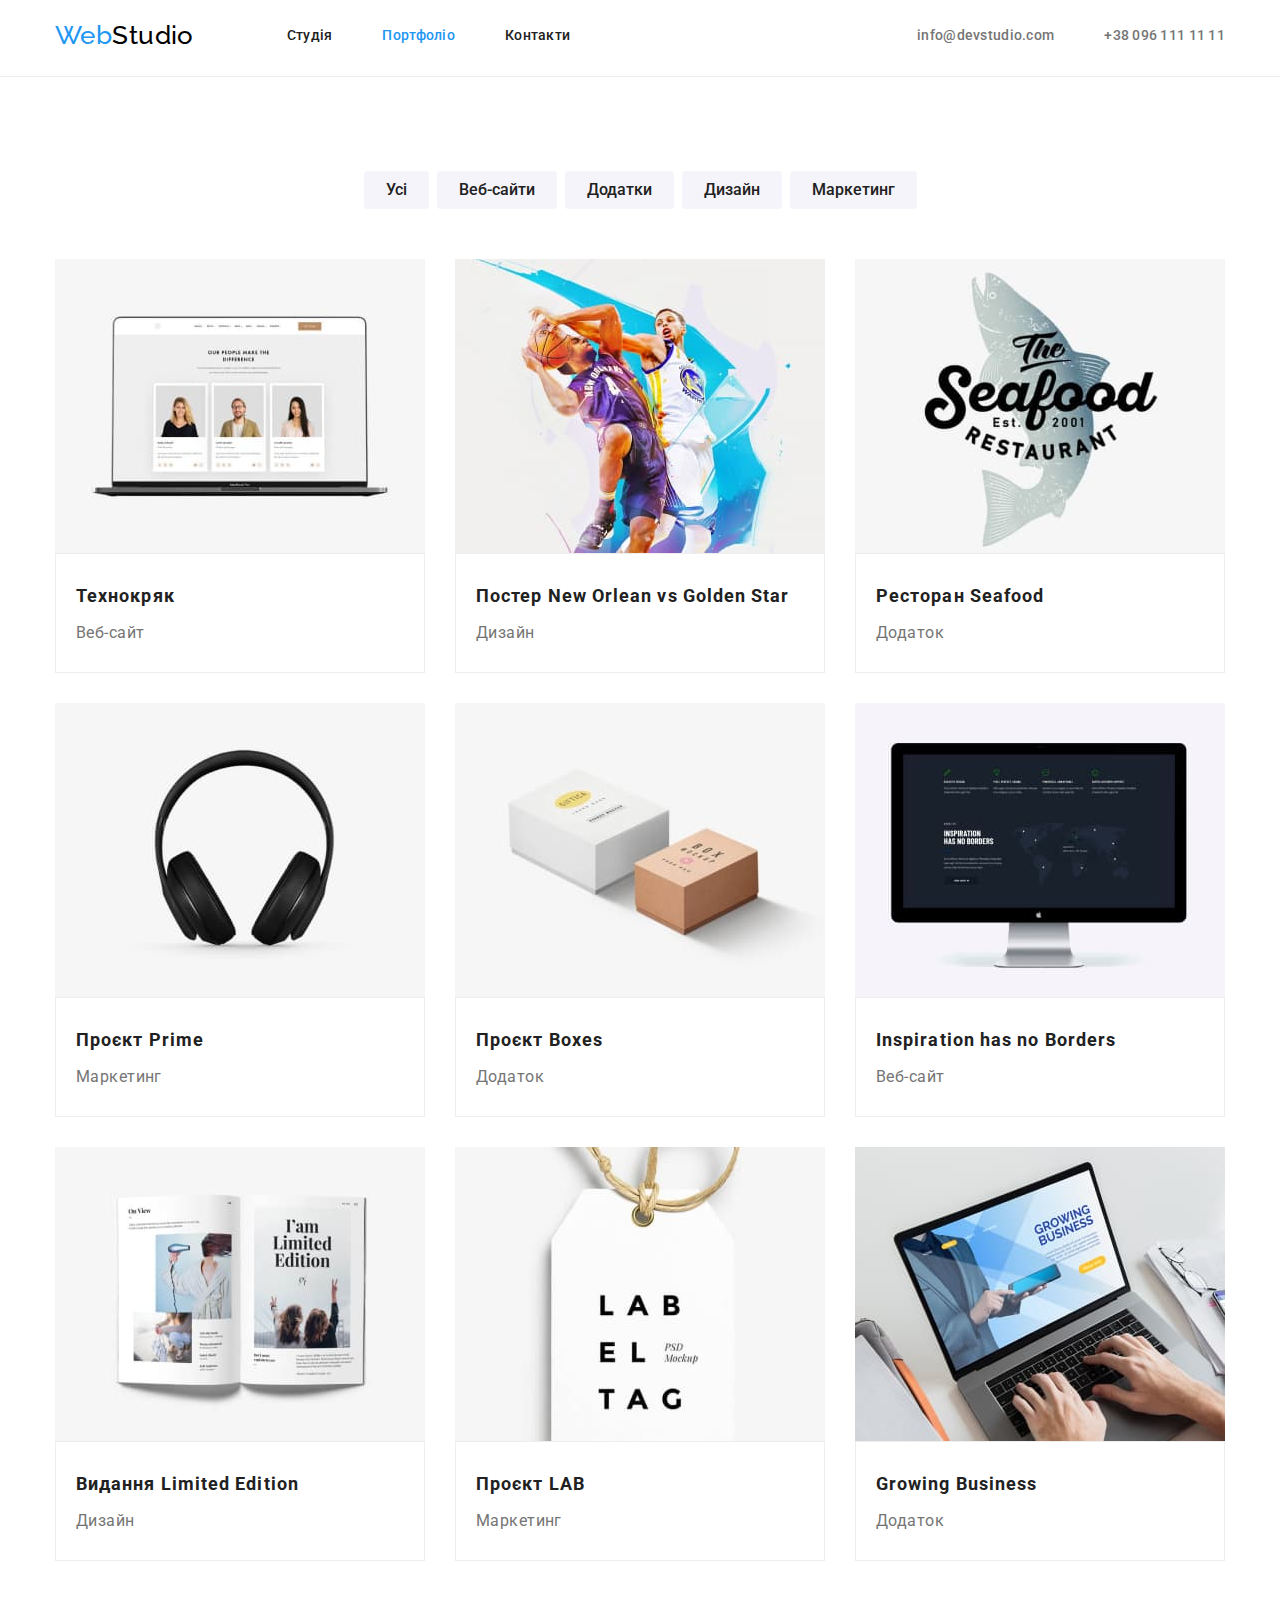
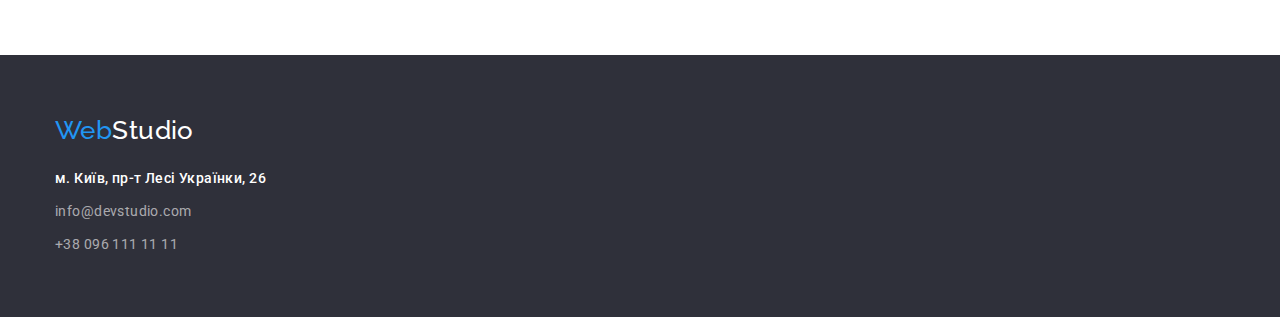
==== portfolio.html @ 8ec62a38 "Clon files" ====
<!DOCTYPE html>
<html lang="uk">
  <head>
    <meta charset="UTF-8" />
    <meta http-equiv="X-UA-Compatible" content="IE=edge" />
    <meta name="viewport" content="width=device-width, initial-scale=1.0" />
    <title>Portfolio</title>
    <link
      href="https://fonts.googleapis.com/css2?family=Raleway:wght@700&family=Roboto:wght@400;500;700;900&display=swap"
      rel="stylesheet"
    />
    <link
      rel="stylesheet"
      href="https://cdn.jsdelivr.net/npm/modern-normalize@1.1.0/modern-normalize.min.css"
    />
    <link rel="stylesheet" href="./css/styles.css" />
  </head>
  <body>
    <!-- Header -->
    <header class="page-header">
      <div class="container page-header-container">
        <!-- Nav -->
        <nav class="page-navigation">
          <a class="logo" href="./index.html"
            ><span class="part-web">Web</span>Studio</a
          >
          <ul class="list navigation menu-list">
            <li class="list-item">
              <a class="list-link link" href="./index.html">Студія</a>
            </li>
            <li class="list-item">
              <a class="list-link link current" href="./portfolio.html"
                >Портфоліо</a
              >
            </li>
            <li class="list-item">
              <a class="list-link link" href="">Контакти</a>
            </li>
          </ul>
        </nav>

        <ul class="list menu-list contacts">
          <li>
            <a class="email-header link" href="mailto:info@devstudio.com"
              >info@devstudio.com</a
            >
          </li>
          <li>
            <a class="phone-header link" href="tel:+380961111111"
              >+38 096 111 11 11</a
            >
          </li>
        </ul>
      </div>
    </header>
    <!-- Main -->
    <main>
      <!-- Section -->
      <section class="section">
        <div class="container">
          <h1 class="visually-hidden">Портфоліо</h1>
          <ul class="list buttons menu-buttons">
            <li class="item-button">
              <button type="button" class="button-link">Усі</button>
            </li>
            <li class="item-button">
              <button type="button" class="button-link">Веб-сайти</button>
            </li>
            <li class="item-button">
              <button type="button" class="button-link">Додатки</button>
            </li>
            <li class="item-button">
              <button type="button" class="button-link">Дизайн</button>
            </li>
            <li class="item-button">
              <button type="button" class="button-link">Маркетинг</button>
            </li>
          </ul>

          <ul class="list img-block">
            <li class="image img-card">
              <img
                src="./images/portfolio1.jpg"
                alt="Сторінка веб-сайту, на якому зображені портфоліо Sara Orant, Luke Jacobs, Claire Olson"
                width="370"
              />
              <div class="card">
                <h2 class="title">Технокряк</h2>
                <p class="open-cards">Веб-сайт</p>
              </div>
            </li>
            <li class="image img-card">
              <img
                src="./images/portfolio2.jpg"
                alt="Постер з двома баскетболістами"
                width="370"
              />
              <div class="card">
                <h2 class="title">Постер New Orlean vs Golden Star</h2>
                <p class="open-cards">Дизайн</p>
              </div>
            </li>
            <li class="image img-card">
              <img
                src="./images/portfolio3.jpg"
                alt="Логотип ресторану Seafood  у вигляді риби"
                width="370"
              />
              <div class="card">
                <h2 class="title">Ресторан Seafood</h2>
                <p class="open-cards">Додаток</p>
              </div>
            </li>
            <li class="image img-card">
              <img src="./images/portfolio4.jpg" alt="Навушники" width="370" />
              <div class="card">
                <h2 class="title">Проєкт Prime</h2>
                <p class="open-cards">Маркетинг</p>
              </div>
            </li>
            <li class="image img-card">
              <img
                src="./images/portfolio5.jpg"
                alt="Коробка білого і коричневого кольорів"
                width="370"
              />
              <div class="card">
                <h2 class="title">Проєкт Boxes</h2>
                <p class="open-cards">Додаток</p>
              </div>
            </li>
            <li class="image img-card">
              <img
                src="./images/portfolio6.jpg"
                alt="Сторінка веб-сайту Inspiration has no Borders"
                width="370"
              />
              <div class="card">
                <h2 class="title">Inspiration has no Borders</h2>
                <p class="open-cards">Веб-сайт</p>
              </div>
            </li>
            <li class="image img-card">
              <img
                src="./images/portfolio7.jpg"
                alt="Видання Limited Edition"
                width="370"
              />
              <div class="card">
                <h2 class="title">Видання Limited Edition</h2>
                <p class="open-cards">Дизайн</p>
              </div>
            </li>
            <li class="image img-card">
              <img
                src="./images/portfolio8.jpg"
                alt="Біла бірка із написом LAB EL TAG"
                width="370"
              />
              <div class="card">
                <h2 class="title">Проєкт LAB</h2>
                <p class="open-cards">Маркетинг</p>
              </div>
            </li>
            <li class="image img-card">
              <img
                src="./images/portfolio9.jpg"
                alt="На ноутбуці зображений додаток Growing Business"
                width="370"
              />
              <div class="card">
                <h2 class="title">Growing Business</h2>
                <p class="open-cards">Додаток</p>
              </div>
            </li>
          </ul>
        </div>
      </section>
    </main>

    <!-- Footer -->
    <footer class="footer-portfolio">
      <div class="container">
        <a class="logo" href="./index.html"
          ><span class="part-web">Web</span
          ><span class="part-studio">Studio</span></a
        >
        <address class="footer-address-list">
          <ul class="list footer-link">
            <li class="item-footer-link">
              <a
                class="address-footer link"
                href="https://goo.gl/maps/8H2E5bX3g8Qr2Y2R6"
                target="_blank"
                rel="noopener noreferrer nofollow "
                >м. Київ, пр-т Лесі Українки, 26</a
              >
            </li>
            <li class="item-footer-link">
              <a class="email-footer link" href="mailto:info@devstudio.com"
                >info@devstudio.com</a
              >
            </li>
            <li class="item-footer-link">
              <a class="phone-number-footer link" href="tel:+380961111111"
                >+38 096 111 11 11</a
              >
            </li>
          </ul>
        </address>
      </div>
    </footer>
  </body>
</html>
---- css/styles.css ----
:root {
  --accent-color: #2196f3;
  --main-font: "Roboto", sans-serif;
  --secondary-font: "Raleway", sans-serif;
  --main-text-color-dark: #212121;
  --secondary-text-color-dark: #757575;
  --secondary-text-color-light: #ffffff;
  --background-basic: #ffffff;
  --background-hero: #2f303a;
  --background-team: #f5f4fa;
  --background-btn: #f5f4fa;
  --background-footer: #2f303a;
  --footer-contacts-color: rgba(255, 255, 255, 0.6);
  --border-color-header: #ececec;
  --boorder-color-card: #eeeeee;
}

h1,
h2,
h3,
p {
  margin-top: 0;
  margin-bottom: 0;
}
ul,
ol {
  margin-top: 0;
  margin-bottom: 0;
  padding-left: 0;
}
img {
  display: block;
}
button {
  cursor: pointer;
}
div {
  display: block;
}
.logo,
.link {
  text-decoration: none;
  font-weight: 500;
}
.list {
  list-style: none;
}
body {
  font-family: "Roboto", sans-serif;
  font-size: 14px;
  letter-spacing: 0.03em;
  background: var(--background-basic);
  color: var(--secondary-text-color-dark);
}

.container {
  width: 1200px;
  margin-left: auto;
  margin-right: auto;
  padding-left: 15px;
  padding-right: 15px;
}
/* =====HEADER===== */
.page-header-container {
  display: flex;
  align-items: center;
}
.page-header {
  padding-top: 20px;
  padding-bottom: 25px;
  border-bottom: 1px solid var(--border-color-header);
}
.page-navigation {
  display: flex;
  align-items: center;
}
.menu-list {
  display: flex;
}
.list-item:not(:last-child) {
  margin-right: 50px;
}
.logo {
  font-family: "Raleway";
  font-style: normal;
  font-size: 26px;
  line-height: 1.19;
  color: #000000;
  margin-right: 93px;
}
.part-web {
  color: var(--accent-color);
}
.part-studio {
  color: var(--secondary-text-color-light);
}
.list-nav .link {
  color: var(--main-text-color-dark);
}
.list-link {
  line-height: 1.14;
  letter-spacing: 0.02em;
  color: var(--main-text-color-dark);
}
.link:hover,
.link:focus {
  color: var(--accent-color);
}
.list-link.current {
  color: var(--accent-color);
}
.email-header,
.phone-header {
  font-style: normal;
  font-weight: 500;
  line-height: 1.14;
  letter-spacing: 0.02em;
  color: var(--secondary-text-color-dark);
}
.contacts {
  margin-left: auto;
}
.email-header {
  margin-right: 50px;
}

/* ====/HEADER======================================== */

/* ====MAIN==== */
.hero {
  background: var(--background-hero);
  padding: 200px 0px;
}
.hero-title {
  font-weight: 900;
  font-size: 44px;
  line-height: 1.36;
  text-align: center;
  letter-spacing: 0.06em;
  text-transform: uppercase;
  color: var(--secondary-text-color-light);
  width: 696px;
  margin-left: auto;
  margin-right: auto;
  margin-bottom: 30px;
}
.modal-button {
  font-family: "Roboto", sans-serif;
  font-style: normal;
  width: 216px;
  height: 50px;
  font-weight: 700;
  font-size: 16px;
  line-height: 1.87;
  display: flex;
  align-items: center;
  text-align: center;
  letter-spacing: 0.06em;
  border: none;
  border-radius: 4px;
  color: var(--secondary-text-color-light);
  background: var(--accent-color);
  margin: auto;
  justify-content: center;
}
.button-link:active,
.button-link:hover,
.button-link:focus {
  color: var(--secondary-text-color-light);
  background-color: var(--accent-color);
}
.menu-buttons {
  display: flex;

  margin-bottom: 50px;
  justify-content: center;
  column-gap: 8px;
}
/* .item-button:not(:last-child) {
    margin-right: 8px;
  } */

.button-link {
  font-family: inherit;
  font-style: normal;
  font-weight: 500;
  font-size: 16px;
  height: 38px;
  padding: 6px 22px;
  line-height: 1.63;
  text-align: center;
  border: none;
  border-radius: 4px;
  color: var(--main-text-color-dark);
  background: var(--background-btn);
}
.section {
  padding-top: 94px;
  padding-bottom: 94px;
}
.visually-hidden {
  position: absolute;
  white-space: nowrap;
  width: 1px;
  height: 1px;
  overflow: hidden;
  border: 0;
  padding: 0;
  clip: rect(0 0 0 0);
  clip-path: inset(50%);
  margin: -1px;
}
.list-benefits {
  font-size: 14px;
  line-height: 1.14;
  text-transform: uppercase;
  color: var(--main-text-color-dark);
  margin-bottom: 10px;
}
.text-benefits {
  line-height: 1.71;
  color: var(--secondary-text-color-dark);
}
.work {
  padding-bottom: 94px;
}
.secondary-title {
  font-size: 36px;
  line-height: 1.17;
  text-align: center;
  color: var(--main-text-color-dark);
  margin-bottom: 50px;
}
.team {
  background: var(--background-team);
}

.person-block {
  width: 270px;

  background: var(--background-basic);
  box-shadow: 0px 1px 3px rgba(0, 0, 0, 0.12), 0px 1px 1px rgba(0, 0, 0, 0.14),
    0px 2px 1px rgba(0, 0, 0, 0.2);
  border-radius: 0px 0px 4px 4px;
}
.person {
  font-weight: 500;
  font-size: 16px;
  line-height: 1.19;
  text-align: center;
  color: var(--main-text-color-dark);
  margin-top: 30px;
  margin-bottom: 10px;
}
.profession {
  font-size: 16px;
  line-height: 1.19;
  text-align: center;
  margin-bottom: 30px;
  color: var(--secondary-text-color-dark);
}
.img-block {
  display: flex;
  flex-wrap: wrap;
  gap: 30px;
}
.card-benefits {
  flex-basis: calc((100% - 90px) / 4);
}

.img-card {
  flex-basis: calc((100% - 60px) / 3);
}

.img-card-team {
  flex-basis: calc((100% - 90px) / 4);
}

.image {
  background: var(--background);
}
.title {
  font-size: 18px;
  line-height: 2;
  letter-spacing: 0.06em;
  margin-bottom: 4px;
  color: var(--main-text-color-dark);
}
.open-cards {
  font-size: 16px;
  line-height: 1.88;
  color: var(--secondary-text-color-dark);
}
.card {
  padding: 24px 20px 24px 20px;
  background: var(--background-basic);
  border-top: none;
  border: 1px solid var(--boorder-color-card);
}

/* ====/MAIN=============================================== */
/* ====FOOTER==== */
.footer-studio,
.footer-portfolio {
  font-style: normal;
  line-height: 1.71;
  background: var(--background-footer);
  padding-top: 60px;
  padding-bottom: 60px;
}
.logo-footer {
  margin-bottom: 20px;
}
.footer-address-list {
  margin-top: 20px;
}
.item-footer-link:not(:last-child) {
  margin-bottom: 9px;
}

.address-footer {
  font-style: normal;
  color: var(--secondary-text-color-light);
}
.email-footer,
.phone-number-footer {
  font-style: normal;
  font-weight: normal;
  font-size: 14px;
  line-height: 1.71;
  color: var(--footer-contacts-color);
}
/* ====/FOOTER============================================= */
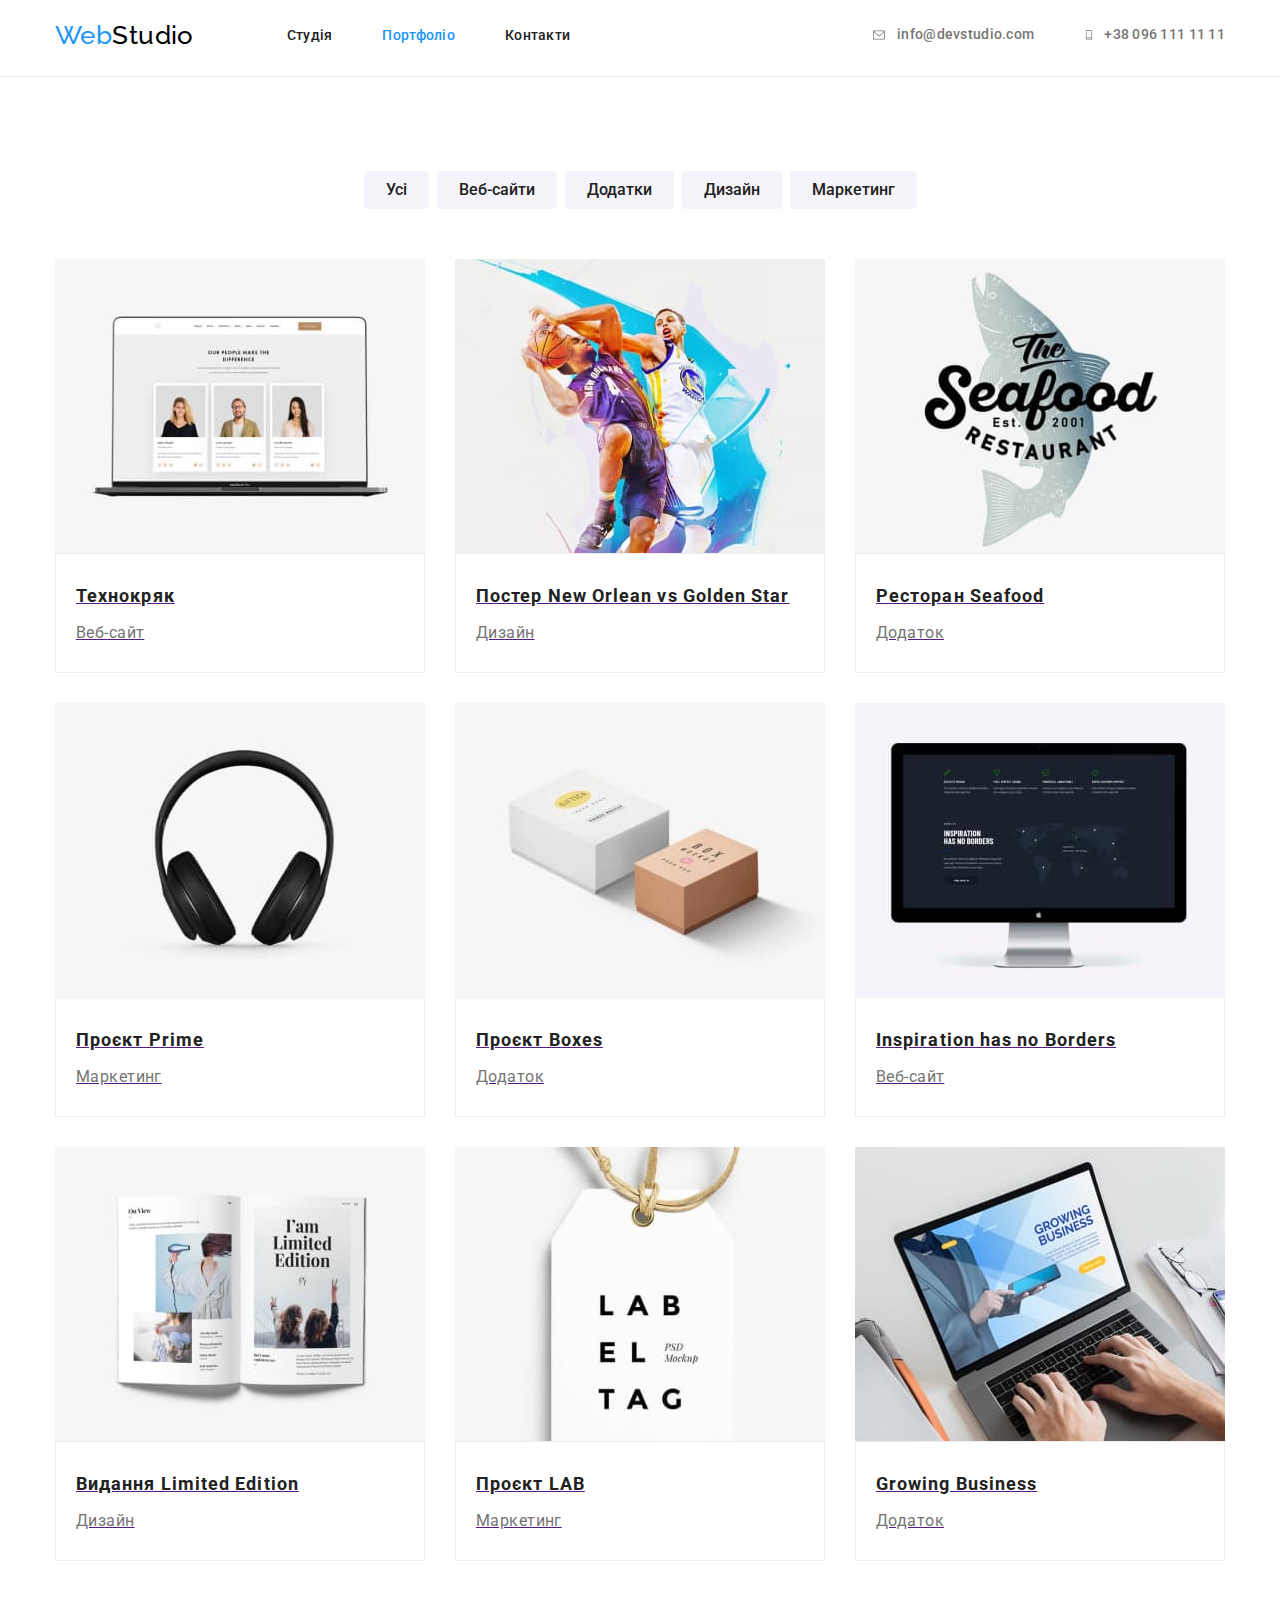
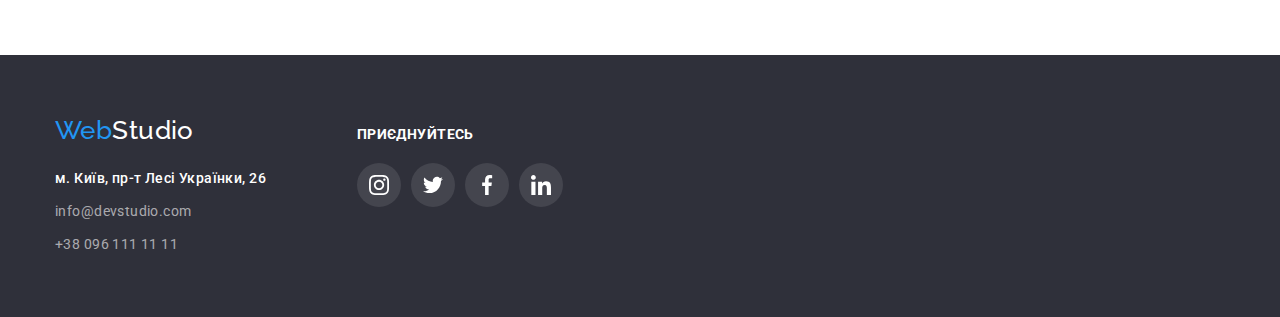
==== commit 3773f904: "Виконана робота 4" ====
--- a/portfolio.html
+++ b/portfolio.html
@@ -15,6 +15,7 @@
     />
     <link rel="stylesheet" href="./css/styles.css" />
   </head>
+
   <body>
     <!-- Header -->
     <header class="page-header">
@@ -41,12 +42,16 @@
 
         <ul class="list menu-list contacts">
           <li>
-            <a class="email-header link" href="mailto:info@devstudio.com"
+            <a class="email-header link" href="mailto:info@devstudio.com">
+              <svg class="icon-email" width="16" height="12">
+                <use href="./images/icons.svg#icon-email"></use></svg
               >info@devstudio.com</a
             >
           </li>
           <li>
-            <a class="phone-header link" href="tel:+380961111111"
+            <a class="phone-header link" href="tel:+380961111111">
+              <svg class="icon-phone" width="10" height="16">
+                <use href="./images/icons.svg#icon-phone"></use></svg
               >+38 096 111 11 11</a
             >
           </li>
@@ -79,99 +84,121 @@
 
           <ul class="list img-block">
             <li class="image img-card">
-              <img
-                src="./images/portfolio1.jpg"
-                alt="Сторінка веб-сайту, на якому зображені портфоліо Sara Orant, Luke Jacobs, Claire Olson"
-                width="370"
-              />
-              <div class="card">
-                <h2 class="title">Технокряк</h2>
-                <p class="open-cards">Веб-сайт</p>
-              </div>
-            </li>
-            <li class="image img-card">
-              <img
-                src="./images/portfolio2.jpg"
-                alt="Постер з двома баскетболістами"
-                width="370"
-              />
-              <div class="card">
-                <h2 class="title">Постер New Orlean vs Golden Star</h2>
-                <p class="open-cards">Дизайн</p>
-              </div>
-            </li>
-            <li class="image img-card">
-              <img
-                src="./images/portfolio3.jpg"
-                alt="Логотип ресторану Seafood  у вигляді риби"
-                width="370"
-              />
-              <div class="card">
-                <h2 class="title">Ресторан Seafood</h2>
-                <p class="open-cards">Додаток</p>
-              </div>
-            </li>
-            <li class="image img-card">
-              <img src="./images/portfolio4.jpg" alt="Навушники" width="370" />
-              <div class="card">
-                <h2 class="title">Проєкт Prime</h2>
-                <p class="open-cards">Маркетинг</p>
-              </div>
-            </li>
-            <li class="image img-card">
-              <img
-                src="./images/portfolio5.jpg"
-                alt="Коробка білого і коричневого кольорів"
-                width="370"
-              />
-              <div class="card">
-                <h2 class="title">Проєкт Boxes</h2>
-                <p class="open-cards">Додаток</p>
-              </div>
-            </li>
-            <li class="image img-card">
-              <img
-                src="./images/portfolio6.jpg"
-                alt="Сторінка веб-сайту Inspiration has no Borders"
-                width="370"
-              />
-              <div class="card">
-                <h2 class="title">Inspiration has no Borders</h2>
-                <p class="open-cards">Веб-сайт</p>
-              </div>
-            </li>
-            <li class="image img-card">
-              <img
-                src="./images/portfolio7.jpg"
-                alt="Видання Limited Edition"
-                width="370"
-              />
-              <div class="card">
-                <h2 class="title">Видання Limited Edition</h2>
-                <p class="open-cards">Дизайн</p>
-              </div>
-            </li>
-            <li class="image img-card">
-              <img
-                src="./images/portfolio8.jpg"
-                alt="Біла бірка із написом LAB EL TAG"
-                width="370"
-              />
-              <div class="card">
-                <h2 class="title">Проєкт LAB</h2>
-                <p class="open-cards">Маркетинг</p>
-              </div>
-            </li>
-            <li class="image img-card">
-              <img
-                src="./images/portfolio9.jpg"
-                alt="На ноутбуці зображений додаток Growing Business"
-                width="370"
-              />
-              <div class="card">
-                <h2 class="title">Growing Business</h2>
-                <p class="open-cards">Додаток</p>
-              </div>
+              <a class="img-card-link" href="">
+                <img
+                  src="./images/portfolio1.jpg"
+                  alt="Сторінка веб-сайту, на якому зображені портфоліо Sara Orant, Luke Jacobs, Claire Olson"
+                  width="370"
+                />
+                <div class="card">
+                  <h2 class="title">Технокряк</h2>
+                  <p class="open-cards">Веб-сайт</p>
+                </div>
+              </a>
+            </li>
+            <li class="image img-card">
+              <a class="img-card-link" href="">
+                <img
+                  src="./images/portfolio2.jpg"
+                  alt="Постер з двома баскетболістами"
+                  width="370"
+                />
+                <div class="card">
+                  <h2 class="title">Постер New Orlean vs Golden Star</h2>
+                  <p class="open-cards">Дизайн</p>
+                </div>
+              </a>
+            </li>
+            <li class="image img-card">
+              <a class="img-card-link" href="">
+                <img
+                  src="./images/portfolio3.jpg"
+                  alt="Логотип ресторану Seafood  у вигляді риби"
+                  width="370"
+                />
+                <div class="card">
+                  <h2 class="title">Ресторан Seafood</h2>
+                  <p class="open-cards">Додаток</p>
+                </div>
+              </a>
+            </li>
+            <li class="image img-card">
+              <a class="img-card-link" href="">
+                <img
+                  src="./images/portfolio4.jpg"
+                  alt="Навушники"
+                  width="370"
+                />
+                <div class="card">
+                  <h2 class="title">Проєкт Prime</h2>
+                  <p class="open-cards">Маркетинг</p>
+                </div>
+              </a>
+            </li>
+            <li class="image img-card">
+              <a class="img-card-link" href="">
+                <img
+                  src="./images/portfolio5.jpg"
+                  alt="Коробка білого і коричневого кольорів"
+                  width="370"
+                />
+                <div class="card">
+                  <h2 class="title">Проєкт Boxes</h2>
+                  <p class="open-cards">Додаток</p>
+                </div>
+              </a>
+            </li>
+            <li class="image img-card">
+              <a class="img-card-link" href="">
+                <img
+                  src="./images/portfolio6.jpg"
+                  alt="Сторінка веб-сайту Inspiration has no Borders"
+                  width="370"
+                />
+                <div class="card">
+                  <h2 class="title">Inspiration has no Borders</h2>
+                  <p class="open-cards">Веб-сайт</p>
+                </div>
+              </a>
+            </li>
+            <li class="image img-card">
+              <a class="img-card-link" href="">
+                <img
+                  src="./images/portfolio7.jpg"
+                  alt="Видання Limited Edition"
+                  width="370"
+                />
+                <div class="card">
+                  <h2 class="title">Видання Limited Edition</h2>
+                  <p class="open-cards">Дизайн</p>
+                </div>
+              </a>
+            </li>
+            <li class="image img-card">
+              <a class="img-card-link" href="">
+                <img
+                  src="./images/portfolio8.jpg"
+                  alt="Біла бірка із написом LAB EL TAG"
+                  width="370"
+                />
+                <div class="card">
+                  <h2 class="title">Проєкт LAB</h2>
+                  <p class="open-cards">Маркетинг</p>
+                </div>
+              </a>
+            </li>
+            <li class="image img-card">
+              <a class="img-card-link" href="">
+                <img
+                  src="./images/portfolio9.jpg"
+                  alt="На ноутбуці зображений додаток Growing Business"
+                  width="370"
+                />
+                <div class="card">
+                  <h2 class="title">Growing Business</h2>
+                  <p class="open-cards">Додаток</p>
+                </div>
+              </a>
             </li>
           </ul>
         </div>
@@ -180,34 +207,85 @@
 
     <!-- Footer -->
     <footer class="footer-portfolio">
-      <div class="container">
-        <a class="logo" href="./index.html"
-          ><span class="part-web">Web</span
-          ><span class="part-studio">Studio</span></a
-        >
-        <address class="footer-address-list">
-          <ul class="list footer-link">
-            <li class="item-footer-link">
-              <a
-                class="address-footer link"
-                href="https://goo.gl/maps/8H2E5bX3g8Qr2Y2R6"
-                target="_blank"
-                rel="noopener noreferrer nofollow "
-                >м. Київ, пр-т Лесі Українки, 26</a
-              >
-            </li>
-            <li class="item-footer-link">
-              <a class="email-footer link" href="mailto:info@devstudio.com"
-                >info@devstudio.com</a
-              >
-            </li>
-            <li class="item-footer-link">
-              <a class="phone-number-footer link" href="tel:+380961111111"
-                >+38 096 111 11 11</a
-              >
-            </li>
-          </ul>
-        </address>
+      <div class="container general-footer">
+        <div class="contacts-footer">
+          <a class="logo" href="./index.html"
+            ><span class="part-web">Web</span
+            ><span class="part-studio">Studio</span></a
+          >
+          <address class="footer-address-list">
+            <ul class="list footer-link">
+              <li class="item-footer-link">
+                <a
+                  class="address-footer link"
+                  href="https://goo.gl/maps/8H2E5bX3g8Qr2Y2R6"
+                  target="_blank"
+                  rel="noopener noreferrer nofollow "
+                  >м. Київ, пр-т Лесі Українки, 26</a
+                >
+              </li>
+              <li class="item-footer-link">
+                <a class="email-footer link" href="mailto:info@devstudio.com"
+                  >info@devstudio.com</a
+                >
+              </li>
+              <li class="item-footer-link">
+                <a class="phone-number-footer link" href="tel:+380961111111"
+                  >+38 096 111 11 11</a
+                >
+              </li>
+            </ul>
+          </address>
+        </div>
+        <div class="social-icon-footer">
+          <h2 class="title-icon-footer">Приєднуйтесь</h2>
+          <ul class="social-list-footer list">
+            <li class="social-list-item">
+              <a href="" class="icon-footer">
+                <svg
+                  lang="en"
+                  aria-label="instagram icon"
+                  class="social-list-icon-footer"
+                >
+                  <use href="./images/icons.svg#icon-instagram"></use>
+                </svg>
+              </a>
+            </li>
+            <li class="social-list-item">
+              <a href="" class="icon-footer">
+                <svg
+                  lang="en"
+                  aria-label="twitter icon"
+                  class="social-list-icon-footer"
+                >
+                  <use href="./images/icons.svg#icon-twitter"></use>
+                </svg>
+              </a>
+            </li>
+            <li class="social-list-item">
+              <a href="" class="icon-footer">
+                <svg
+                  lang="en"
+                  aria-label="facebook icon"
+                  class="social-list-icon-footer"
+                >
+                  <use href="./images/icons.svg#icon-facebook"></use>
+                </svg>
+              </a>
+            </li>
+            <li class="social-list-item">
+              <a href="" class="icon-footer">
+                <svg
+                  lang="en"
+                  aria-label="linkedin icon"
+                  class="social-list-icon-footer"
+                >
+                  <use href="./images/icons.svg#icon-linkedin"></use>
+                </svg>
+              </a>
+            </li>
+          </ul>
+        </div>
       </div>
     </footer>
   </body>
--- a/css/styles.css
+++ b/css/styles.css
@@ -7,12 +7,17 @@
   --secondary-text-color-light: #ffffff;
   --background-basic: #ffffff;
   --background-hero: #2f303a;
+  --background-color-hero: #c4c4c4;
   --background-team: #f5f4fa;
   --background-btn: #f5f4fa;
   --background-footer: #2f303a;
   --footer-contacts-color: rgba(255, 255, 255, 0.6);
   --border-color-header: #ececec;
   --boorder-color-card: #eeeeee;
+  --icon-header-color: #757575;
+  --icon-hover-color: #ffffff;
+  --icon-color: #afb1b8;
+  --accent-color-icon: #2196f3;
 }
 
 h1,
@@ -111,17 +116,38 @@
 }
 .email-header,
 .phone-header {
-  font-style: normal;
+  display: flex;
+  height: 20px;
+  align-items: center;
   font-weight: 500;
   line-height: 1.14;
   letter-spacing: 0.02em;
   color: var(--secondary-text-color-dark);
+  fill: currentColor;
 }
 .contacts {
   margin-left: auto;
 }
 .email-header {
   margin-right: 50px;
+}
+
+.icon-email {
+  margin-right: 10px;
+  fill: var(-icon-header-color);
+}
+
+.icon-phone {
+  margin-right: 10px;
+  fill: var(-icon-header-color);
+}
+.icon-email:hover,
+.icon-phone:hover {
+  fill: var(--accent-color);
+}
+.icon-email:focus,
+.icon-phone:focus {
+  fill: var(--accent-color);
 }
 
 /* ====/HEADER======================================== */
@@ -130,6 +156,15 @@
 .hero {
   background: var(--background-hero);
   padding: 200px 0px;
+  background-color: var(--background-color-hero);
+  background-image: linear-gradient(
+      rgba(47, 48, 58, 0.4),
+      rgba(47, 48, 58, 0.4)
+    ),
+    url("../images/hero/bg.jpg");
+  background-position: center;
+  background-repeat: no-repeat;
+  background-size: 1600px;
 }
 .hero-title {
   font-weight: 900;
@@ -176,9 +211,6 @@
   justify-content: center;
   column-gap: 8px;
 }
-/* .item-button:not(:last-child) {
-    margin-right: 8px;
-  } */
 
 .button-link {
   font-family: inherit;
@@ -243,22 +275,57 @@
     0px 2px 1px rgba(0, 0, 0, 0.2);
   border-radius: 0px 0px 4px 4px;
 }
+
+.person-card {
+  padding-top: 30px;
+  padding-bottom: 30px;
+}
 .person {
   font-weight: 500;
   font-size: 16px;
   line-height: 1.19;
   text-align: center;
   color: var(--main-text-color-dark);
-  margin-top: 30px;
   margin-bottom: 10px;
 }
 .profession {
   font-size: 16px;
   line-height: 1.19;
   text-align: center;
-  margin-bottom: 30px;
+  margin-bottom: 16px;
   color: var(--secondary-text-color-dark);
 }
+.social-list {
+  display: flex;
+  justify-content: center;
+  column-gap: 10px;
+}
+.social-list-link {
+  display: flex;
+  align-items: center;
+  justify-content: center;
+  width: 44px;
+  height: 44px;
+  border-radius: 50%;
+  background-color: var(--background-basic);
+}
+
+.social-list-link:hover,
+.social-list-link:focus {
+  background-color: var(--accent-color);
+}
+
+.social-list-link:hover .social-list-icon,
+.social-list-link:focus .social-list-icon {
+  fill: var(--icon-hover-color);
+}
+
+.social-list-icon {
+  width: 20px;
+  height: 20px;
+  fill: #afb1b8;
+}
+
 .img-block {
   display: flex;
   flex-wrap: wrap;
@@ -266,6 +333,21 @@
 }
 .card-benefits {
   flex-basis: calc((100% - 90px) / 4);
+}
+
+.container-benefits {
+  display: flex;
+}
+
+.icon-benefits {
+  display: flex;
+  align-items: center;
+  justify-content: center;
+  margin-bottom: 30px;
+  width: 270px;
+  height: 120px;
+  background-color: var(--background-btn);
+  border-radius: 4px;
 }
 
 .img-card {
@@ -298,6 +380,41 @@
   border: 1px solid var(--boorder-color-card);
 }
 
+.img-card-link {
+  display: block;
+}
+.img-card-link:hover,
+.img-card-link:focus {
+  box-shadow: 0px 1px 1px rgba(0, 0, 0, 0.12), 0px 4px 4px rgba(0, 0, 0, 0.06),
+    1px 4px 6px rgba(0, 0, 0, 0.16);
+}
+
+.clients-item {
+  display: flex;
+  flex-wrap: wrap;
+  gap: 30px;
+}
+.clients-link {
+  display: flex;
+  align-items: center;
+  justify-content: center;
+  width: 170px;
+  height: 92px;
+  border: 1px solid #afb1b8;
+  border-radius: 4px;
+  color: var(--icon-color);
+  background-color: var(--background-basic);
+}
+.clients-icon {
+  fill: currentColor;
+}
+
+.clients-link:hover,
+.clients-link:focus {
+  color: var(--accent-color-icon);
+  border-color: var(--accent-color-icon);
+}
+
 /* ====/MAIN=============================================== */
 /* ====FOOTER==== */
 .footer-studio,
@@ -330,4 +447,50 @@
   line-height: 1.71;
   color: var(--footer-contacts-color);
 }
+.general-footer {
+  display: flex;
+  align-items: baseline;
+}
+.contacts-footer {
+  margin-right: 70px;
+}
+
+.title-icon-footer {
+  font-weight: 700;
+  font-size: 14px;
+  line-height: 1.14;
+  text-transform: uppercase;
+  color: #ffffff;
+  margin-bottom: 20px;
+}
+.social-list-footer {
+  display: flex;
+  justify-content: center;
+  column-gap: 10px;
+}
+.icon-footer {
+  display: flex;
+  align-items: center;
+  justify-content: center;
+  width: 44px;
+  height: 44px;
+  border-radius: 50%;
+  background-color: rgba(255, 255, 255, 0.1);
+}
+
+.icon-footer:hover,
+.icon-footer:focus {
+  background-color: var(--accent-color);
+}
+
+.social-list-link:hover .social-list-icon,
+.social-list-link:focus .social-list-icon {
+  fill: var(--icon-hover-color);
+}
+
+.social-list-icon-footer {
+  width: 20px;
+  height: 20px;
+  fill: var(--secondary-text-color-light);
+}
 /* ====/FOOTER============================================= */
